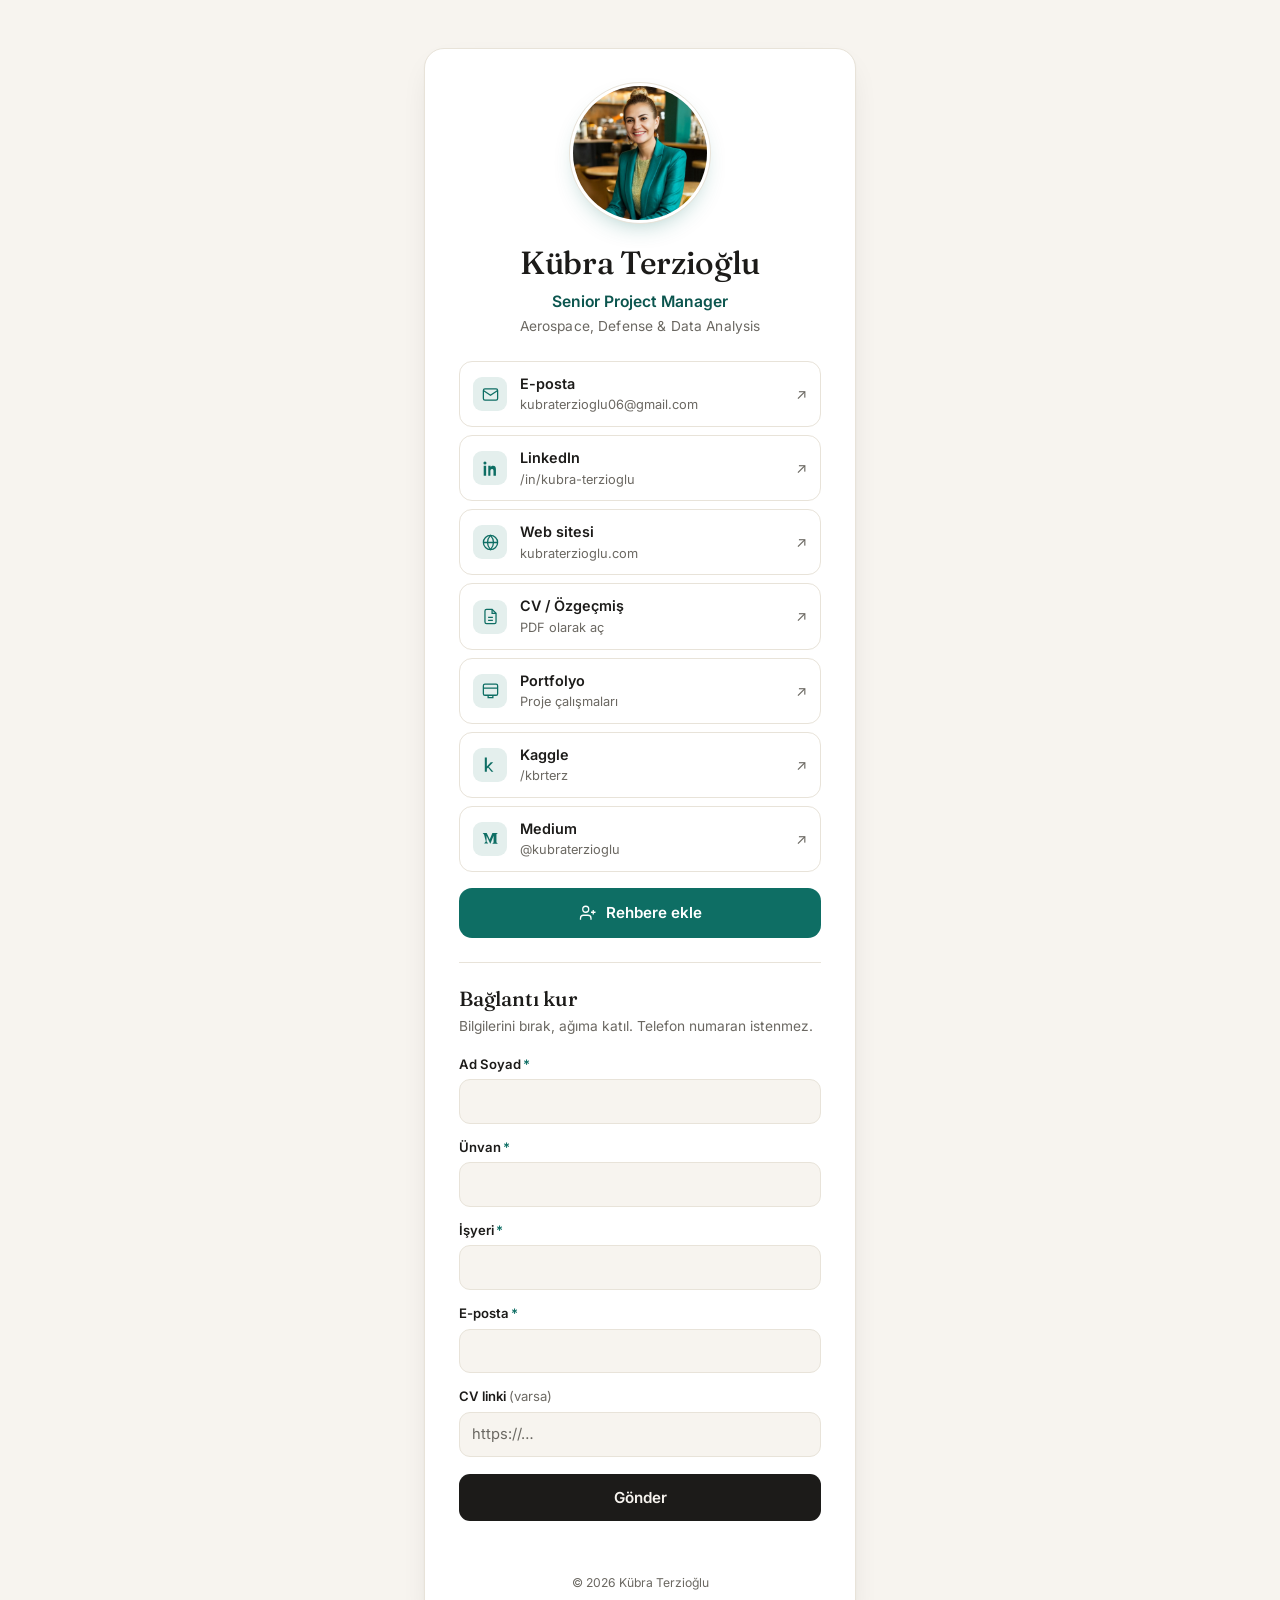
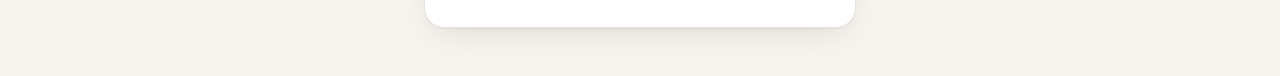
==== index.html @ 6edfce71 "Dijital kartvizit + n8n network formu Co-Authored-By: Claude Sonnet 5 <noreply@anthropic.com> Claude" ====
<!doctype html>
<html lang="tr">
<head>
<meta charset="utf-8" />
<meta name="viewport" content="width=device-width, initial-scale=1, viewport-fit=cover" />
<title>Kübra Terzioğlu — Dijital Kartvizit</title>
<meta name="description" content="Kübra Terzioğlu · Senior Project Manager — Aerospace, Defense & Data Analysis. Dijital kartvizit ve bağlantı sayfası." />

<!-- Open Graph -->
<meta property="og:title" content="Kübra Terzioğlu — Senior Project Manager" />
<meta property="og:description" content="Aerospace, Defense & Data Analysis. Kartviziti aç, bağlantı kur." />
<meta property="og:type" content="profile" />
<meta property="og:image" content="assets/kubra.png" />

<link rel="icon" href="data:image/svg+xml,%3Csvg xmlns='http://www.w3.org/2000/svg' viewBox='0 0 32 32'%3E%3Crect width='32' height='32' rx='7' fill='%230E6E64'/%3E%3Ctext x='16' y='22' font-size='16' font-family='Georgia,serif' fill='white' text-anchor='middle'%3EK%3C/text%3E%3C/svg%3E" />

<link rel="preconnect" href="https://fonts.googleapis.com" />
<link rel="preconnect" href="https://fonts.gstatic.com" crossorigin />
<link href="https://fonts.googleapis.com/css2?family=Fraunces:opsz,wght@9..144,400;9..144,500;9..144,600&family=Inter:wght@400;500;600&display=swap" rel="stylesheet" />

<link rel="stylesheet" href="styles.css" />
</head>
<body>
<main class="card" id="top">

  <header class="hero">
    <img class="hero__photo" src="assets/kubra.png" alt="Kübra Terzioğlu portresi" width="140" height="140" />
    <h1 class="hero__name">Kübra Terzioğlu</h1>
    <p class="hero__title">Senior Project Manager</p>
    <p class="hero__sub">Aerospace, Defense &amp; Data Analysis</p>
  </header>

  <section class="links" aria-label="Bağlantılar">
    <a class="link" href="mailto:kubraterzioglu06@gmail.com">
      <span class="link__ic" aria-hidden="true">
        <svg viewBox="0 0 24 24" fill="none" stroke="currentColor" stroke-width="1.6"><rect x="3" y="5" width="18" height="14" rx="2"/><path d="m3 7 9 6 9-6"/></svg>
      </span>
      <span class="link__body"><span class="link__label">E-posta</span><span class="link__val">kubraterzioglu06@gmail.com</span></span>
      <span class="link__go" aria-hidden="true">↗</span>
    </a>

    <a class="link" href="https://www.linkedin.com/in/kubra-terzioglu/" target="_blank" rel="noopener">
      <span class="link__ic" aria-hidden="true">
        <svg viewBox="0 0 24 24" fill="currentColor"><path d="M6.94 5a1.94 1.94 0 1 1-3.88 0 1.94 1.94 0 0 1 3.88 0ZM3.4 8.4h3.1V21H3.4zM9.2 8.4h2.97v1.72h.04c.41-.78 1.42-1.6 2.93-1.6 3.13 0 3.71 2.06 3.71 4.74V21h-3.1v-5.4c0-1.29-.02-2.95-1.8-2.95-1.8 0-2.08 1.4-2.08 2.85V21H9.2z"/></svg>
      </span>
      <span class="link__body"><span class="link__label">LinkedIn</span><span class="link__val">/in/kubra-terzioglu</span></span>
      <span class="link__go" aria-hidden="true">↗</span>
    </a>

    <a class="link" href="https://www.kubraterzioglu.com" target="_blank" rel="noopener">
      <span class="link__ic" aria-hidden="true">
        <svg viewBox="0 0 24 24" fill="none" stroke="currentColor" stroke-width="1.6"><circle cx="12" cy="12" r="9"/><path d="M3 12h18M12 3c2.5 2.7 3.8 6 3.8 9S14.5 18.3 12 21C9.5 18.3 8.2 15 8.2 12S9.5 5.7 12 3Z"/></svg>
      </span>
      <span class="link__body"><span class="link__label">Web sitesi</span><span class="link__val">kubraterzioglu.com</span></span>
      <span class="link__go" aria-hidden="true">↗</span>
    </a>

    <a class="link" href="assets/kubra-terzioglu-cv.pdf" target="_blank" rel="noopener">
      <span class="link__ic" aria-hidden="true">
        <svg viewBox="0 0 24 24" fill="none" stroke="currentColor" stroke-width="1.6"><path d="M14 3H7a2 2 0 0 0-2 2v14a2 2 0 0 0 2 2h10a2 2 0 0 0 2-2V8z"/><path d="M14 3v5h5M9 13h6M9 17h6"/></svg>
      </span>
      <span class="link__body"><span class="link__label">CV / Özgeçmiş</span><span class="link__val">PDF olarak aç</span></span>
      <span class="link__go" aria-hidden="true">↗</span>
    </a>

    <a class="link" href="https://www.kubraterzioglu.com" target="_blank" rel="noopener" data-portfolio>
      <span class="link__ic" aria-hidden="true">
        <svg viewBox="0 0 24 24" fill="none" stroke="currentColor" stroke-width="1.6"><rect x="3" y="4" width="18" height="14" rx="2"/><path d="M3 9h18M9 18v3h6v-3"/></svg>
      </span>
      <span class="link__body"><span class="link__label">Portfolyo</span><span class="link__val">Proje çalışmaları</span></span>
      <span class="link__go" aria-hidden="true">↗</span>
    </a>

    <a class="link" href="https://www.kaggle.com/kbrterz" target="_blank" rel="noopener">
      <span class="link__ic" aria-hidden="true">
        <svg viewBox="0 0 24 24" fill="currentColor"><path d="M15.7 21 9.9 14.9l5.5-5.8h-3.1l-4.9 5.3V3H4.8v18h2.6v-3.7l1.5-1.5 4.3 5.2z"/></svg>
      </span>
      <span class="link__body"><span class="link__label">Kaggle</span><span class="link__val">/kbrterz</span></span>
      <span class="link__go" aria-hidden="true">↗</span>
    </a>

    <a class="link" href="https://medium.com/@kubraterzioglu" target="_blank" rel="noopener">
      <span class="link__ic" aria-hidden="true">
        <svg viewBox="0 0 24 24" fill="currentColor"><path d="M4 6.2c0-.2-.1-.4-.2-.5L2.3 4v-.3h4.9l3.8 8.4 3.4-8.4H21V4l-1.3 1.2c-.1.1-.2.2-.2.4v9.8c0 .2.1.3.2.4L21 17v.3h-6.6V17l1.4-1.3c.1-.1.1-.2.1-.4V7.4l-3.9 9.8h-.5L7 7.4v6.6c0 .3.1.5.3.7l1.8 2.2v.3H4v-.3l1.8-2.2c.2-.2.3-.5.2-.7z"/></svg>
      </span>
      <span class="link__body"><span class="link__label">Medium</span><span class="link__val">@kubraterzioglu</span></span>
      <span class="link__go" aria-hidden="true">↗</span>
    </a>
  </section>

  <button class="vcard-btn" type="button" id="saveContact">
    <svg viewBox="0 0 24 24" fill="none" stroke="currentColor" stroke-width="1.7" aria-hidden="true"><path d="M16 21v-2a4 4 0 0 0-4-4H6a4 4 0 0 0-4 4v2"/><circle cx="9" cy="7" r="4"/><path d="M19 8v6M22 11h-6"/></svg>
    Rehbere ekle
  </button>

  <hr class="rule" />

  <section class="connect" aria-labelledby="connectHead">
    <h2 class="connect__head" id="connectHead">Bağlantı kur</h2>
    <p class="connect__lead">Bilgilerini bırak, ağıma katıl. Telefon numaran istenmez.</p>

    <form class="form" id="connectForm" novalidate>
      <div class="field">
        <label for="f-name">Ad Soyad<span aria-hidden="true">*</span></label>
        <input id="f-name" name="name" type="text" autocomplete="name" required maxlength="120" />
      </div>
      <div class="field">
        <label for="f-title">Ünvan<span aria-hidden="true">*</span></label>
        <input id="f-title" name="title" type="text" autocomplete="organization-title" required maxlength="120" />
      </div>
      <div class="field">
        <label for="f-company">İşyeri<span aria-hidden="true">*</span></label>
        <input id="f-company" name="company" type="text" autocomplete="organization" required maxlength="120" />
      </div>
      <div class="field">
        <label for="f-email">E-posta<span aria-hidden="true">*</span></label>
        <input id="f-email" name="email" type="email" autocomplete="email" required maxlength="180" />
      </div>
      <div class="field">
        <label for="f-cv">CV linki <span class="field__opt">(varsa)</span></label>
        <input id="f-cv" name="cv" type="url" inputmode="url" placeholder="https://…" maxlength="400" />
      </div>

      <input class="hp" type="text" name="website_hp" tabindex="-1" autocomplete="off" aria-hidden="true" />

      <button class="submit" type="submit" id="submitBtn">Gönder</button>
      <p class="form__msg" id="formMsg" role="status" aria-live="polite"></p>
    </form>
  </section>

  <footer class="foot">
    <span>© <span id="yr"></span> Kübra Terzioğlu</span>
  </footer>
</main>

<script src="app.js"></script>
</body>
</html>
---- styles.css ----
:root{
  --paper:#F7F4EF;
  --surface:#FFFFFF;
  --ink:#1C1B19;
  --muted:#6B6862;
  --accent:#0E6E64;
  --accent-ink:#0B554E;
  --accent-soft:#E4EFED;
  --border:#E8E3D9;
  --radius:20px;
  --radius-sm:13px;
  --shadow:0 1px 2px rgba(28,27,25,.04), 0 12px 34px -14px rgba(28,27,25,.16);
  --maxw:432px;
  font-synthesis-weight:none;
  -webkit-text-size-adjust:100%;
}

@media (prefers-color-scheme:dark){
  :root{
    --paper:#131311;
    --surface:#1D1C19;
    --ink:#F1EEE7;
    --muted:#A29D93;
    --accent:#4FC7BA;
    --accent-ink:#8FDDD3;
    --accent-soft:#1F312E;
    --border:#312F2A;
    --shadow:0 1px 2px rgba(0,0,0,.3), 0 16px 40px -16px rgba(0,0,0,.6);
  }
}

*,*::before,*::after{box-sizing:border-box}
html,body{margin:0}
body{
  background:var(--paper);
  color:var(--ink);
  font-family:'Inter',system-ui,-apple-system,'Segoe UI',Roboto,sans-serif;
  line-height:1.55;
  -webkit-font-smoothing:antialiased;
  display:flex;
  justify-content:center;
  padding:clamp(16px,5vw,48px) 16px;
  min-height:100vh;
}

.card{
  width:100%;
  max-width:var(--maxw);
  background:var(--surface);
  border:1px solid var(--border);
  border-radius:var(--radius);
  box-shadow:var(--shadow);
  padding:clamp(22px,6vw,34px);
}

/* ---- hero ---- */
.hero{text-align:center;margin-bottom:24px}
.hero__photo{
  width:140px;height:140px;
  border-radius:50%;
  object-fit:cover;
  object-position:center 18%;
  border:3px solid var(--surface);
  outline:1px solid var(--border);
  box-shadow:0 10px 26px -12px rgba(14,110,100,.45);
}
.hero__name{
  font-family:'Fraunces','Georgia',serif;
  font-weight:500;
  font-size:clamp(1.6rem,6vw,2rem);
  letter-spacing:-.01em;
  margin:.5rem 0 .15rem;
}
.hero__title{
  margin:0;
  font-weight:600;
  font-size:.98rem;
  color:var(--accent-ink);
}
.hero__sub{
  margin:.1rem 0 0;
  font-size:.86rem;
  color:var(--muted);
  letter-spacing:.01em;
}

/* ---- links ---- */
.links{display:flex;flex-direction:column;gap:8px;margin-bottom:16px}
.link{
  display:flex;align-items:center;gap:13px;
  padding:11px 13px;
  border:1px solid var(--border);
  border-radius:var(--radius-sm);
  text-decoration:none;
  color:inherit;
  background:var(--surface);
  transition:border-color .16s ease, transform .16s ease, background .16s ease;
}
.link:hover{border-color:var(--accent);background:var(--accent-soft);transform:translateY(-1px)}
.link:active{transform:translateY(0)}
.link:focus-visible{outline:2px solid var(--accent);outline-offset:2px}
.link__ic{
  flex:0 0 34px;height:34px;
  display:grid;place-items:center;
  border-radius:9px;
  background:var(--accent-soft);
  color:var(--accent);
}
.link__ic svg{width:19px;height:19px}
.link__body{display:flex;flex-direction:column;min-width:0;flex:1}
.link__label{font-weight:600;font-size:.9rem}
.link__val{
  font-size:.8rem;color:var(--muted);
  white-space:nowrap;overflow:hidden;text-overflow:ellipsis;
}
.link__go{color:var(--muted);font-size:.9rem;flex:0 0 auto}

/* ---- vcard button ---- */
.vcard-btn{
  width:100%;
  display:flex;align-items:center;justify-content:center;gap:9px;
  padding:13px 16px;
  border:0;border-radius:var(--radius-sm);
  background:var(--accent);color:#fff;
  font:inherit;font-weight:600;font-size:.95rem;
  cursor:pointer;
  transition:background .16s ease, transform .16s ease;
}
.vcard-btn svg{width:18px;height:18px}
.vcard-btn:hover{background:var(--accent-ink)}
.vcard-btn:active{transform:scale(.99)}
.vcard-btn:focus-visible{outline:2px solid var(--accent);outline-offset:2px}

.rule{border:0;border-top:1px solid var(--border);margin:24px 0 20px}

/* ---- connect form ---- */
.connect__head{
  font-family:'Fraunces','Georgia',serif;
  font-weight:500;font-size:1.28rem;
  margin:0 0 2px;
}
.connect__lead{margin:0 0 16px;font-size:.86rem;color:var(--muted)}

.form{display:flex;flex-direction:column;gap:13px}
.field{display:flex;flex-direction:column;gap:5px}
.field label{font-size:.82rem;font-weight:600;color:var(--ink)}
.field label span[aria-hidden]{color:var(--accent);margin-left:2px}
.field__opt{font-weight:400;color:var(--muted)}
.field input{
  font:inherit;font-size:.92rem;
  padding:10px 12px;
  border:1px solid var(--border);
  border-radius:11px;
  background:var(--paper);
  color:var(--ink);
  transition:border-color .15s ease, box-shadow .15s ease;
}
.field input::placeholder{color:var(--muted)}
.field input:focus{outline:0;border-color:var(--accent);box-shadow:0 0 0 3px var(--accent-soft)}
.field input:user-invalid{border-color:#c0453b}

.hp{position:absolute;left:-9999px;width:1px;height:1px;opacity:0}

.submit{
  margin-top:4px;
  padding:12px 16px;
  border:0;border-radius:11px;
  background:var(--ink);color:var(--paper);
  font:inherit;font-weight:600;font-size:.95rem;
  cursor:pointer;
  transition:opacity .15s ease, transform .15s ease;
}
.submit:hover{opacity:.9}
.submit:active{transform:scale(.99)}
.submit:disabled{opacity:.55;cursor:progress}
.submit:focus-visible{outline:2px solid var(--accent);outline-offset:2px}

.form__msg{margin:2px 0 0;font-size:.85rem;min-height:1.2em}
.form__msg.ok{color:var(--accent-ink)}
.form__msg.err{color:#c0453b}

.form.done .field,.form.done .submit{display:none}
.form.done .form__msg{font-size:.95rem;font-weight:500}

.foot{margin-top:22px;text-align:center;font-size:.76rem;color:var(--muted)}

@media (max-width:360px){
  .link__val{font-size:.75rem}
}

@media (prefers-reduced-motion:reduce){
  *{transition:none !important}
}
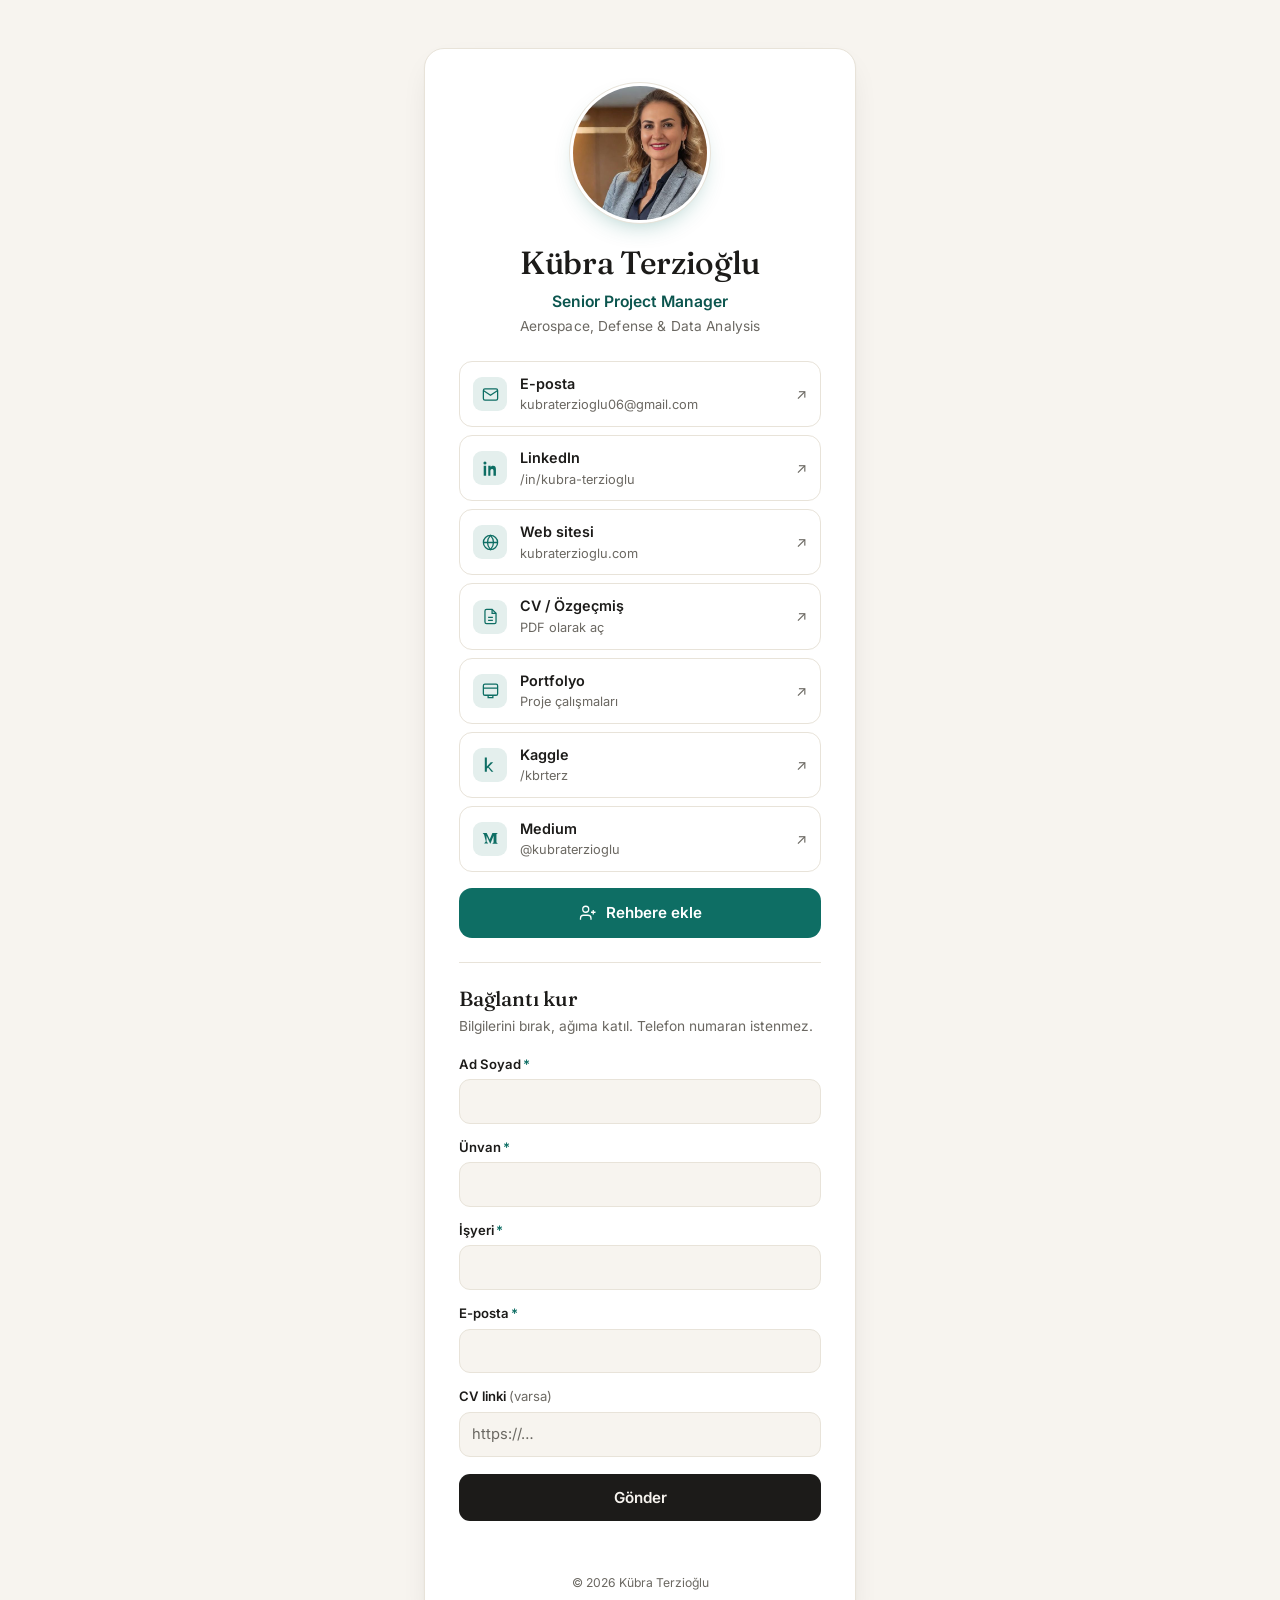
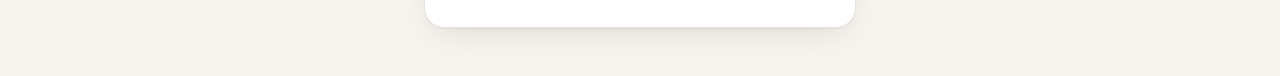
==== commit 945af24e: "Foto: gri blazer bas-omuz portre Co-Authored-By: Claude Sonnet 5 <noreply@anthropic.com> Claude-Sess" ====
--- a/index.html
+++ b/index.html
@@ -10,7 +10,7 @@
 <meta property="og:title" content="Kübra Terzioğlu — Senior Project Manager" />
 <meta property="og:description" content="Aerospace, Defense & Data Analysis. Kartviziti aç, bağlantı kur." />
 <meta property="og:type" content="profile" />
-<meta property="og:image" content="assets/kubra.png" />
+<meta property="og:image" content="assets/kubra.jpg" />
 
 <link rel="icon" href="data:image/svg+xml,%3Csvg xmlns='http://www.w3.org/2000/svg' viewBox='0 0 32 32'%3E%3Crect width='32' height='32' rx='7' fill='%230E6E64'/%3E%3Ctext x='16' y='22' font-size='16' font-family='Georgia,serif' fill='white' text-anchor='middle'%3EK%3C/text%3E%3C/svg%3E" />
 
@@ -24,7 +24,7 @@
 <main class="card" id="top">
 
   <header class="hero">
-    <img class="hero__photo" src="assets/kubra.png" alt="Kübra Terzioğlu portresi" width="140" height="140" />
+    <img class="hero__photo" src="assets/kubra.jpg" alt="Kübra Terzioğlu portresi" width="140" height="140" />
     <h1 class="hero__name">Kübra Terzioğlu</h1>
     <p class="hero__title">Senior Project Manager</p>
     <p class="hero__sub">Aerospace, Defense &amp; Data Analysis</p>
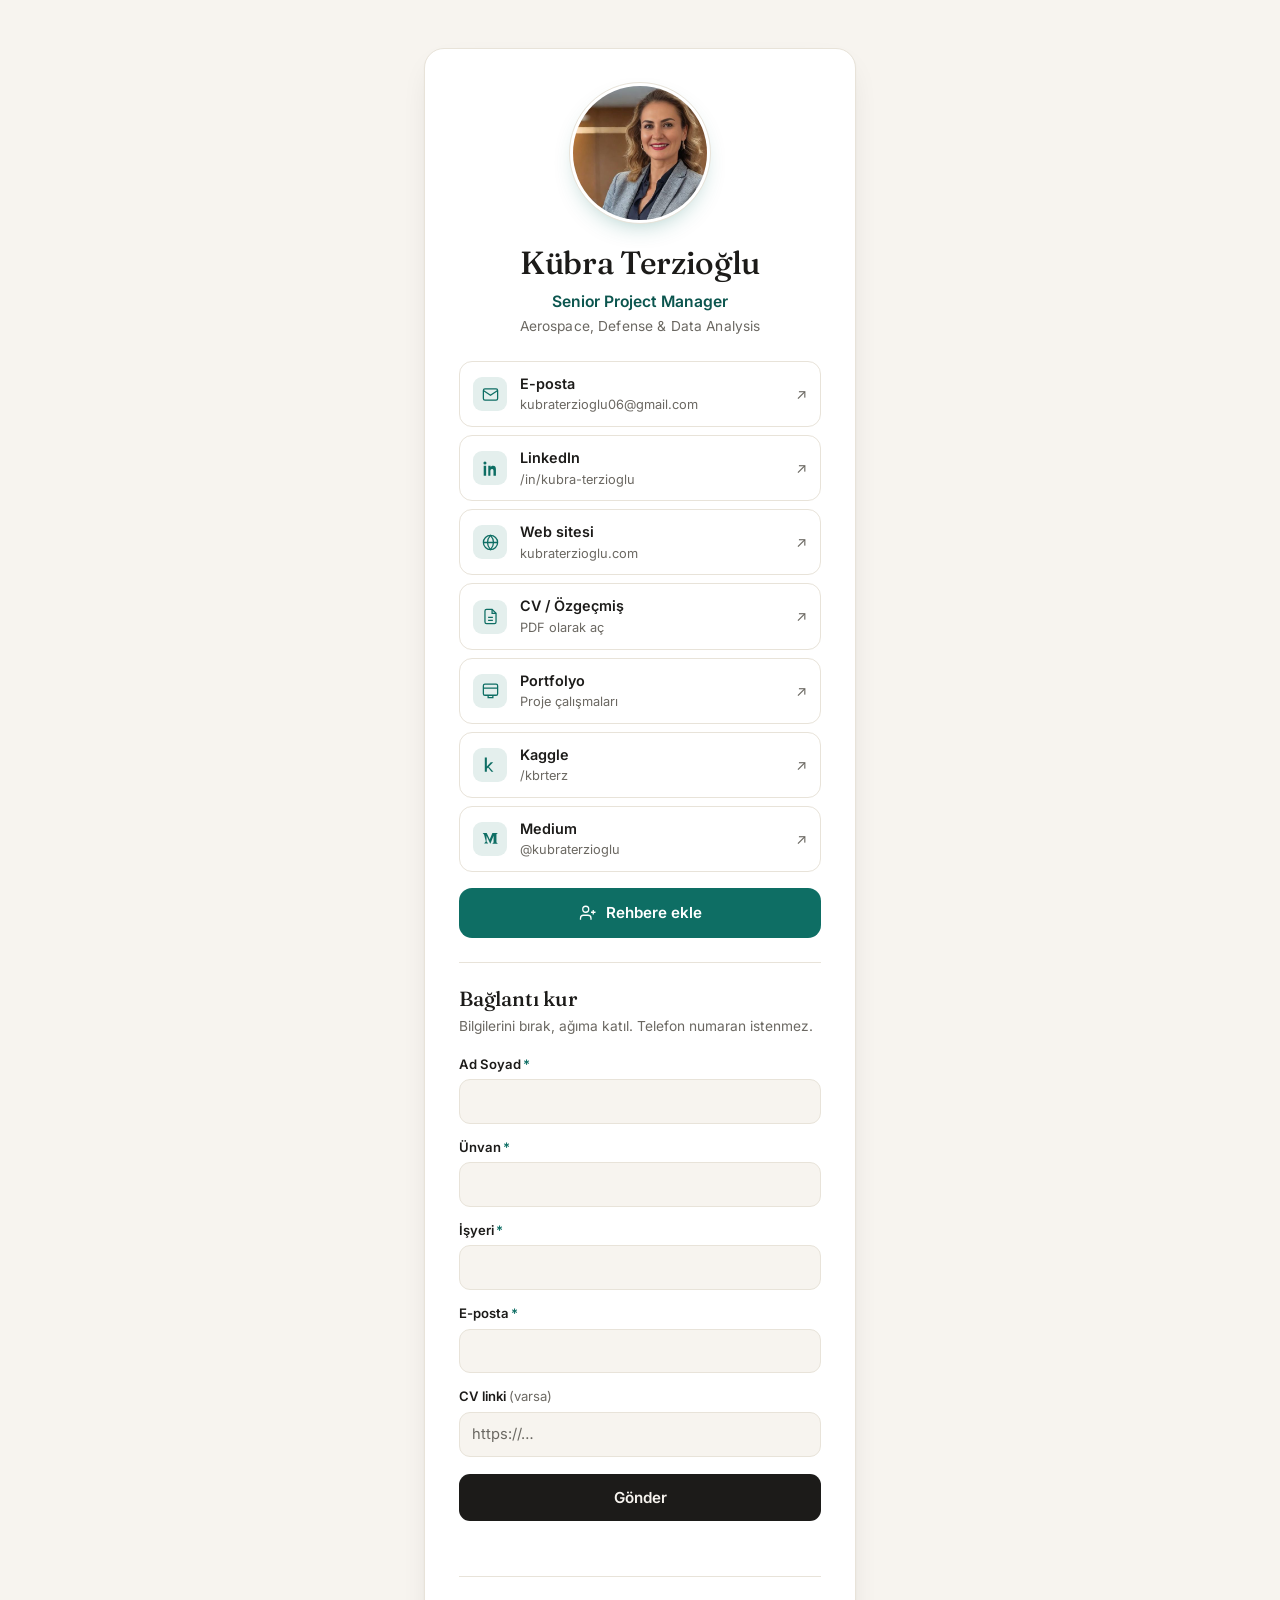
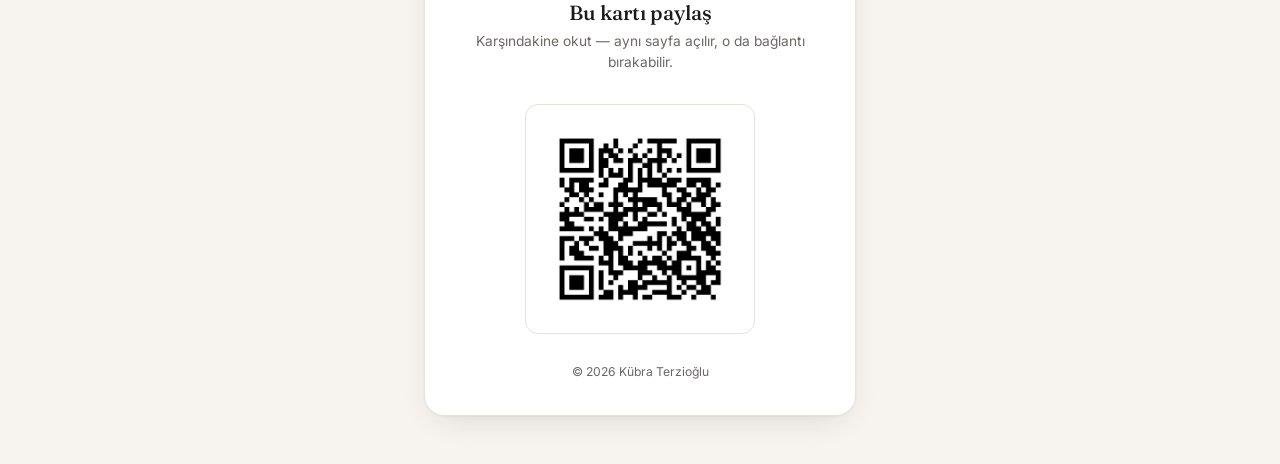
==== commit b0992650: "Kartvizit sayfasina QR bolumu ekle (birlesik) Co-Authored-By: Claude Sonnet 5 <noreply@anthropic.com" ====
--- a/index.html
+++ b/index.html
@@ -128,6 +128,16 @@
     </form>
   </section>
 
+  <hr class="rule" />
+
+  <section class="share" aria-labelledby="shareHead">
+    <h2 class="connect__head" id="shareHead">Bu kartı paylaş</h2>
+    <p class="connect__lead">Karşındakine okut — aynı sayfa açılır, o da bağlantı bırakabilir.</p>
+    <div class="share__qr">
+      <img src="qr.png" alt="Bu kartvizit sayfasının QR kodu" width="200" height="200" loading="lazy" />
+    </div>
+  </section>
+
   <footer class="foot">
     <span>© <span id="yr"></span> Kübra Terzioğlu</span>
   </footer>
--- a/styles.css
+++ b/styles.css
@@ -182,6 +182,18 @@
 .form.done .field,.form.done .submit{display:none}
 .form.done .form__msg{font-size:.95rem;font-weight:500}
 
+.share{text-align:center}
+.share__qr{
+  margin-top:14px;
+  display:inline-block;
+  padding:14px;
+  background:#fff;
+  border:1px solid var(--border);
+  border-radius:var(--radius-sm);
+  line-height:0;
+}
+.share__qr img{width:200px;height:200px;display:block}
+
 .foot{margin-top:22px;text-align:center;font-size:.76rem;color:var(--muted)}
 
 @media (max-width:360px){
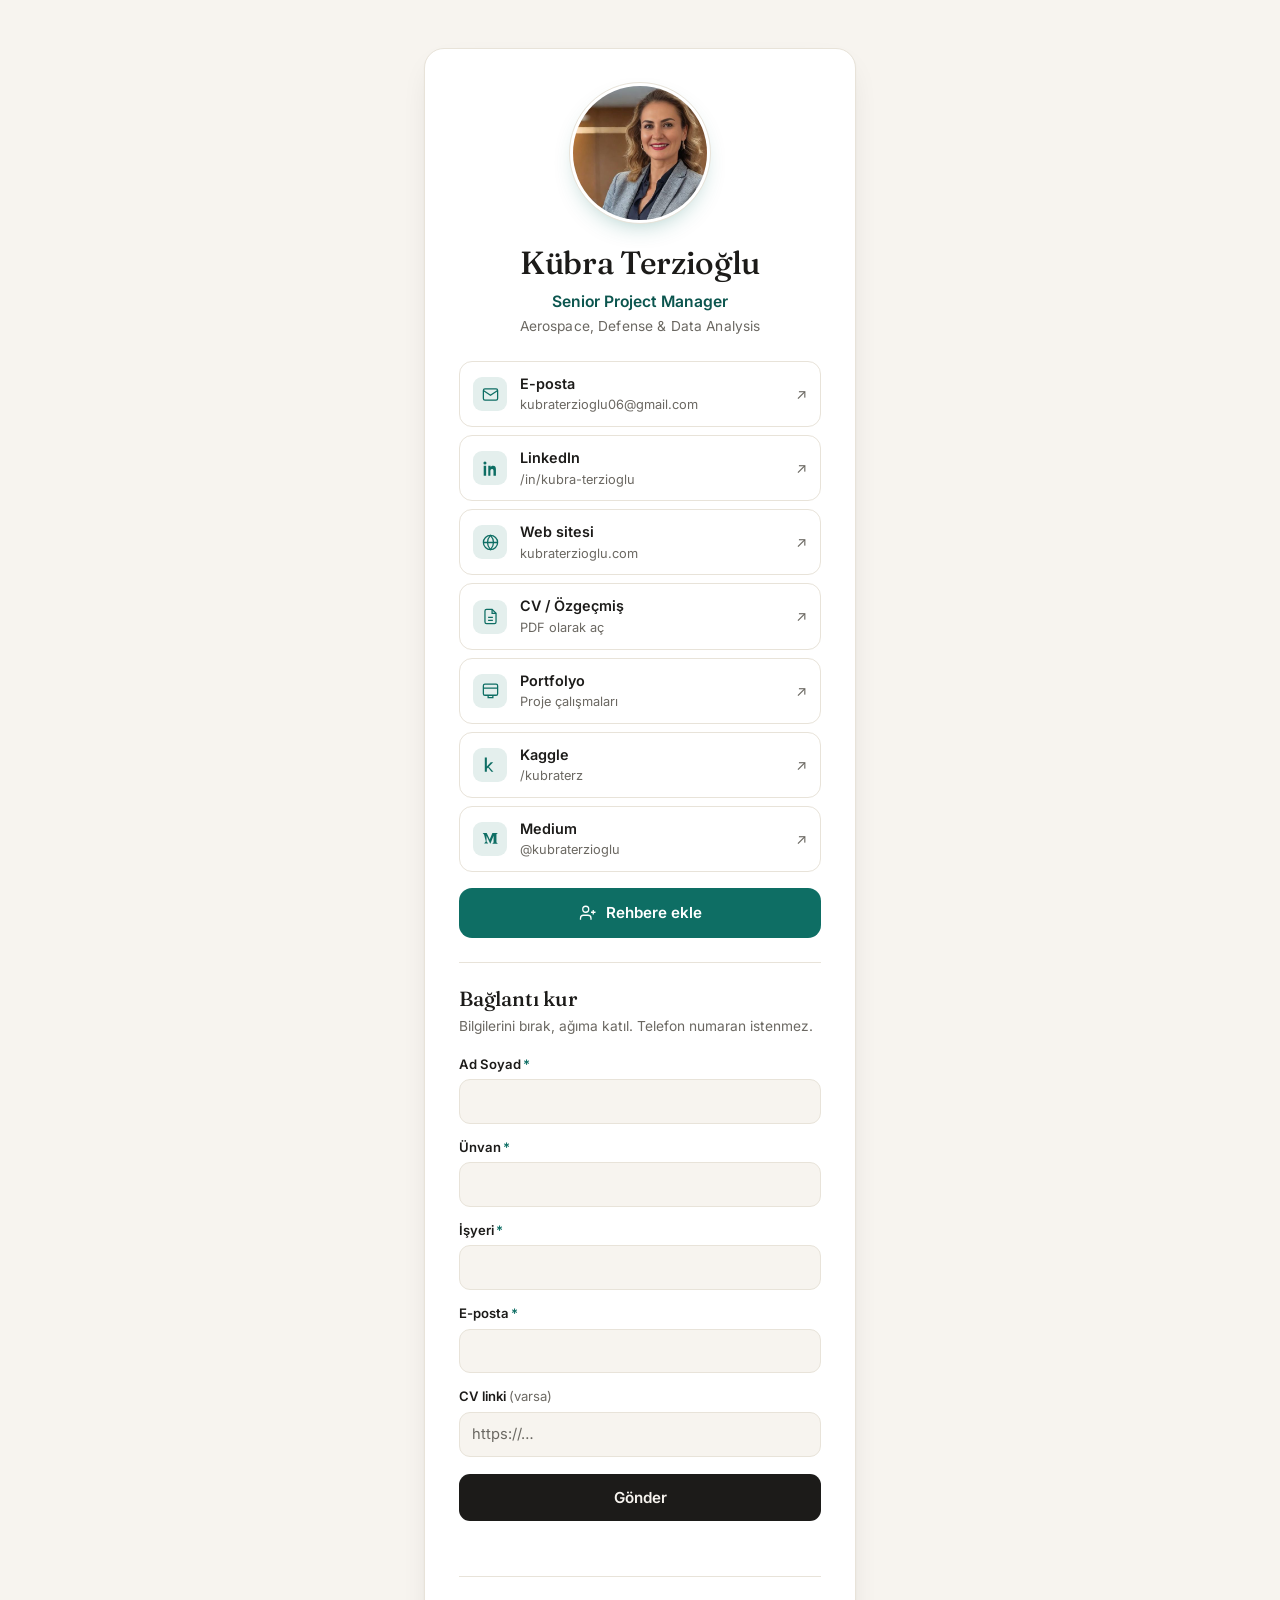
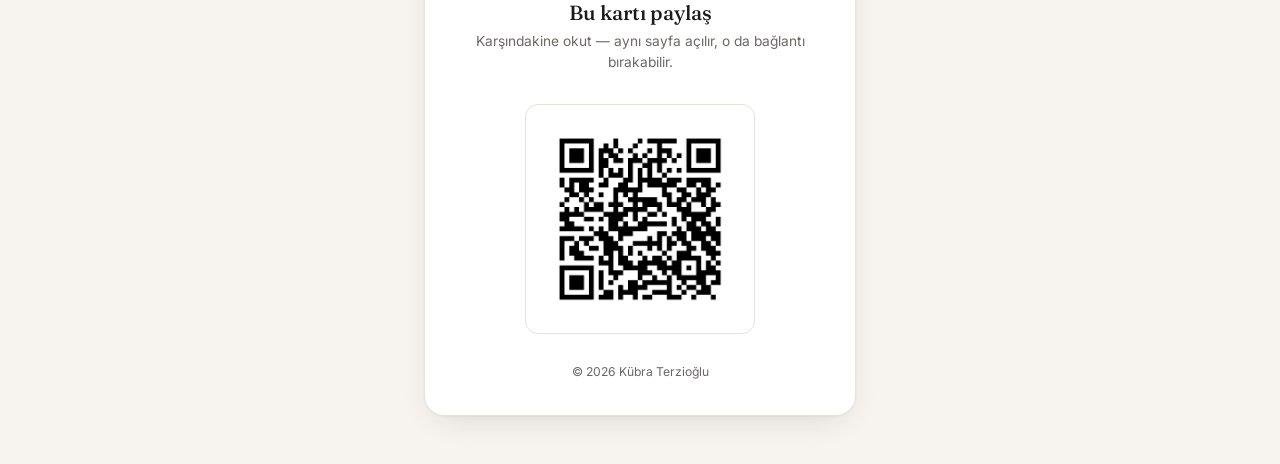
==== commit e1134b11: "Kaggle kullanici adi duzelt: kubraterz Co-Authored-By: Claude Sonnet 5 <noreply@anthropic.com> Claud" ====
--- a/index.html
+++ b/index.html
@@ -71,11 +71,11 @@
       <span class="link__go" aria-hidden="true">↗</span>
     </a>
 
-    <a class="link" href="https://www.kaggle.com/kbrterz" target="_blank" rel="noopener">
+    <a class="link" href="https://www.kaggle.com/kubraterz" target="_blank" rel="noopener">
       <span class="link__ic" aria-hidden="true">
         <svg viewBox="0 0 24 24" fill="currentColor"><path d="M15.7 21 9.9 14.9l5.5-5.8h-3.1l-4.9 5.3V3H4.8v18h2.6v-3.7l1.5-1.5 4.3 5.2z"/></svg>
       </span>
-      <span class="link__body"><span class="link__label">Kaggle</span><span class="link__val">/kbrterz</span></span>
+      <span class="link__body"><span class="link__label">Kaggle</span><span class="link__val">/kubraterz</span></span>
       <span class="link__go" aria-hidden="true">↗</span>
     </a>
 
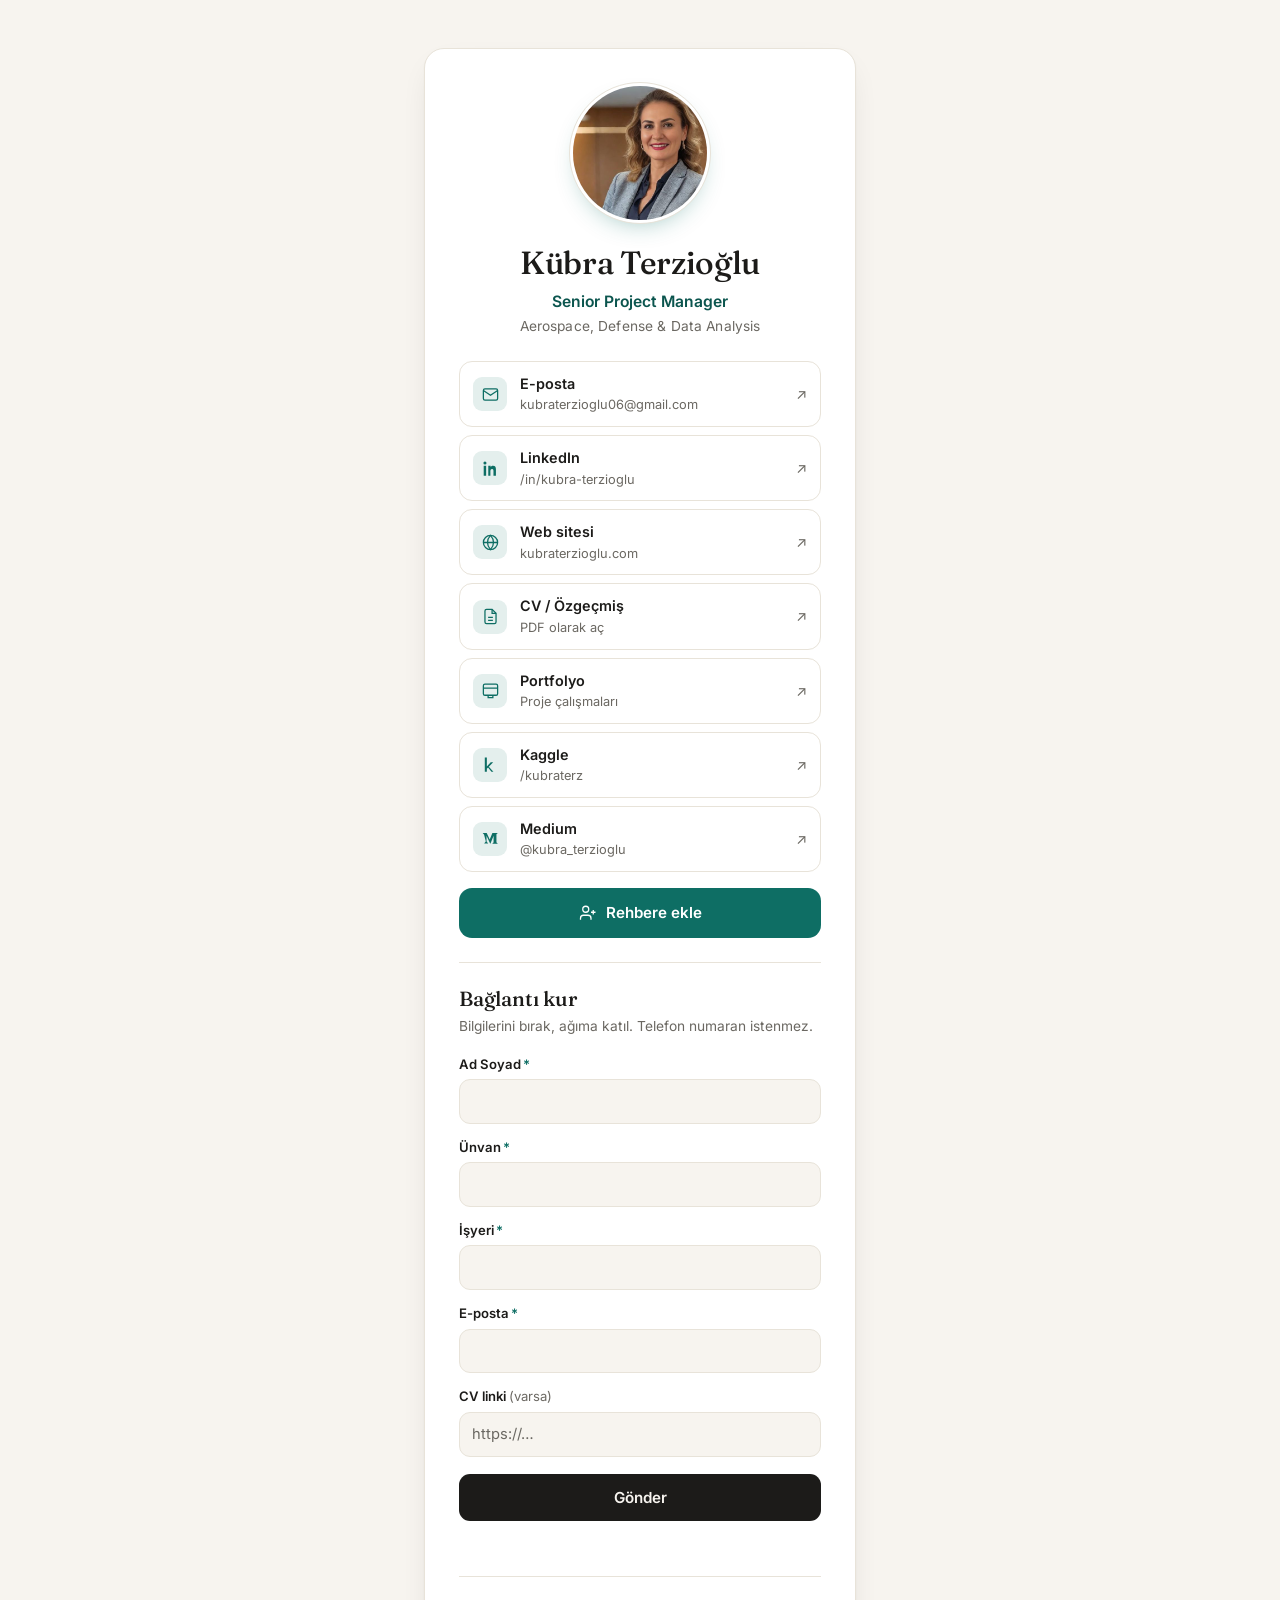
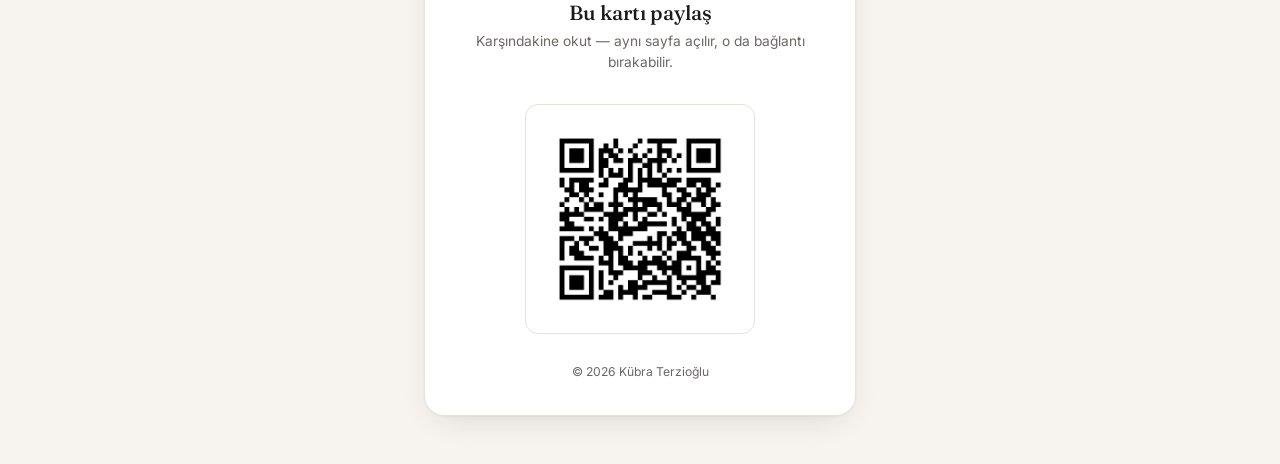
==== commit 231a61c9: "Medium kullanici adi duzelt: @kubra_terzioglu Co-Authored-By: Claude Sonnet 5 <noreply@anthropic.com" ====
--- a/index.html
+++ b/index.html
@@ -79,11 +79,11 @@
       <span class="link__go" aria-hidden="true">↗</span>
     </a>
 
-    <a class="link" href="https://medium.com/@kubraterzioglu" target="_blank" rel="noopener">
+    <a class="link" href="https://medium.com/@kubra_terzioglu" target="_blank" rel="noopener">
       <span class="link__ic" aria-hidden="true">
         <svg viewBox="0 0 24 24" fill="currentColor"><path d="M4 6.2c0-.2-.1-.4-.2-.5L2.3 4v-.3h4.9l3.8 8.4 3.4-8.4H21V4l-1.3 1.2c-.1.1-.2.2-.2.4v9.8c0 .2.1.3.2.4L21 17v.3h-6.6V17l1.4-1.3c.1-.1.1-.2.1-.4V7.4l-3.9 9.8h-.5L7 7.4v6.6c0 .3.1.5.3.7l1.8 2.2v.3H4v-.3l1.8-2.2c.2-.2.3-.5.2-.7z"/></svg>
       </span>
-      <span class="link__body"><span class="link__label">Medium</span><span class="link__val">@kubraterzioglu</span></span>
+      <span class="link__body"><span class="link__label">Medium</span><span class="link__val">@kubra_terzioglu</span></span>
       <span class="link__go" aria-hidden="true">↗</span>
     </a>
   </section>
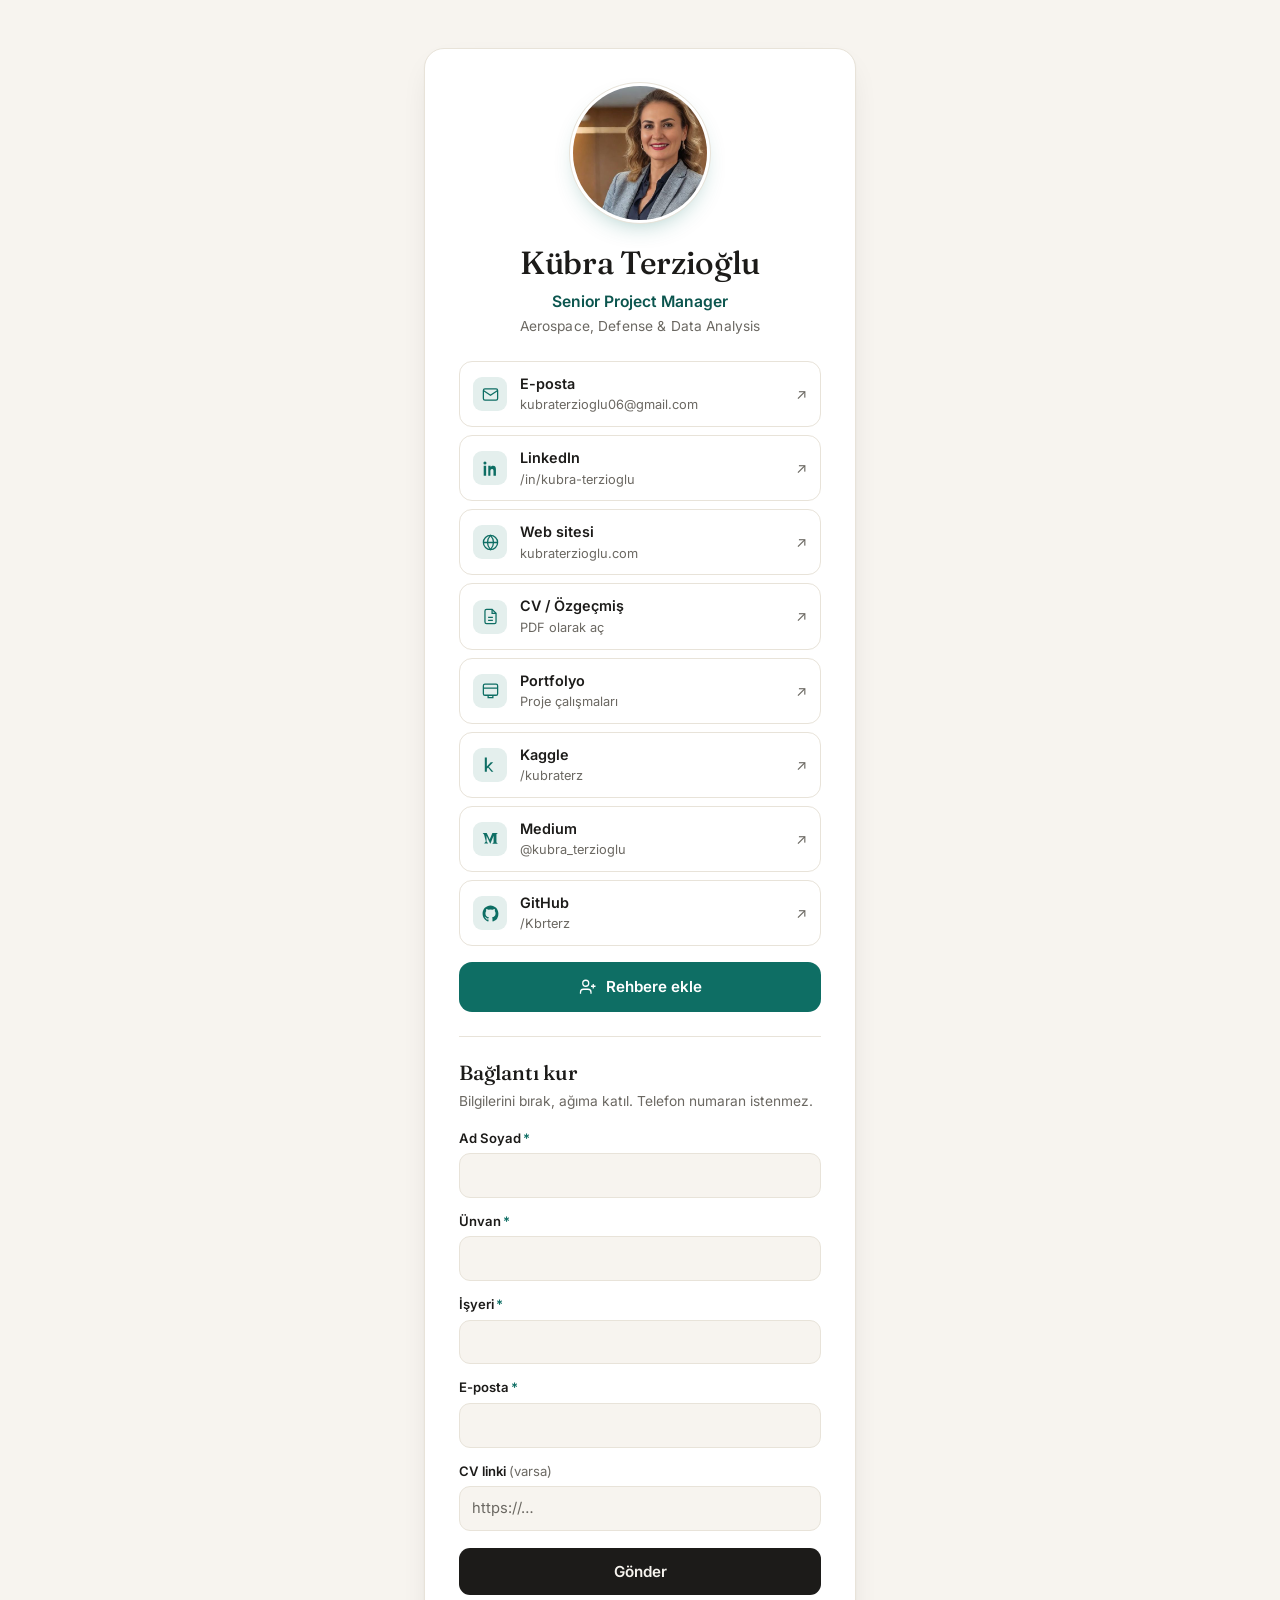
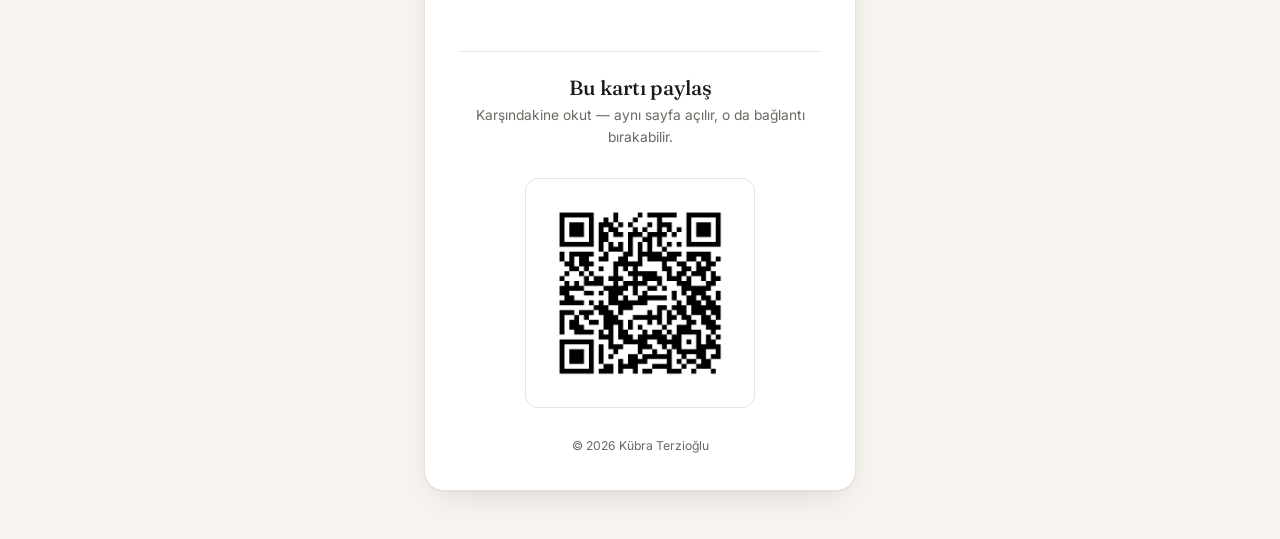
==== commit 56c9bd63: "GitHub linki ekle: github.com/Kbrterz Co-Authored-By: Claude Sonnet 5 <noreply@anthropic.com> Claude" ====
--- a/index.html
+++ b/index.html
@@ -86,6 +86,14 @@
       <span class="link__body"><span class="link__label">Medium</span><span class="link__val">@kubra_terzioglu</span></span>
       <span class="link__go" aria-hidden="true">↗</span>
     </a>
+
+    <a class="link" href="https://github.com/Kbrterz" target="_blank" rel="noopener">
+      <span class="link__ic" aria-hidden="true">
+        <svg viewBox="0 0 24 24" fill="currentColor"><path d="M12 2C6.48 2 2 6.58 2 12.24c0 4.53 2.87 8.37 6.84 9.73.5.1.68-.22.68-.49l-.01-1.9c-2.78.62-3.37-1.22-3.37-1.22-.46-1.18-1.11-1.5-1.11-1.5-.9-.63.07-.62.07-.62 1 .07 1.53 1.05 1.53 1.05.89 1.56 2.34 1.11 2.91.85.09-.66.35-1.11.63-1.36-2.22-.26-4.55-1.14-4.55-5.05 0-1.12.39-2.03 1.03-2.74-.1-.26-.45-1.3.1-2.7 0 0 .84-.28 2.75 1.05a9.3 9.3 0 0 1 5 0c1.91-1.33 2.75-1.05 2.75-1.05.55 1.4.2 2.44.1 2.7.64.71 1.03 1.62 1.03 2.74 0 3.92-2.34 4.78-4.57 5.03.36.32.68.95.68 1.92l-.01 2.85c0 .27.18.6.69.49A10.02 10.02 0 0 0 22 12.24C22 6.58 17.52 2 12 2Z"/></svg>
+      </span>
+      <span class="link__body"><span class="link__label">GitHub</span><span class="link__val">/Kbrterz</span></span>
+      <span class="link__go" aria-hidden="true">↗</span>
+    </a>
   </section>
 
   <button class="vcard-btn" type="button" id="saveContact">
